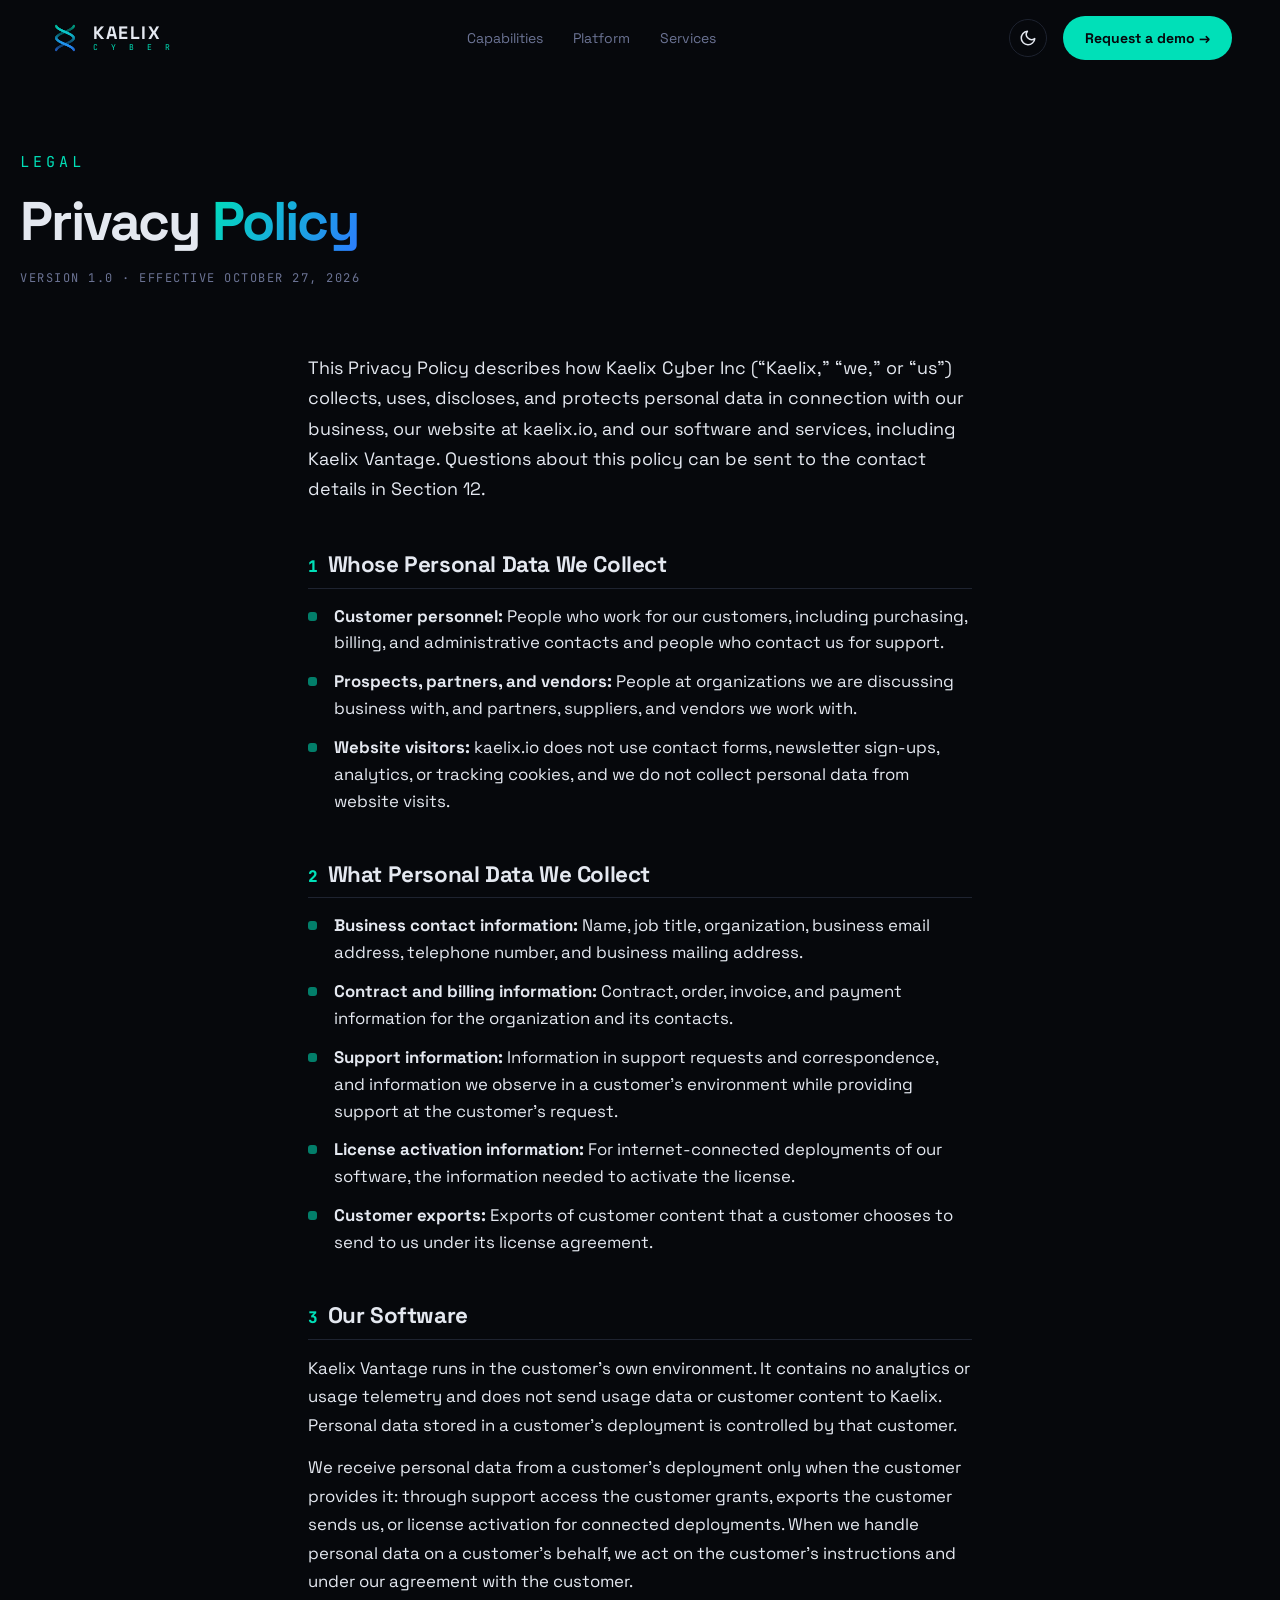
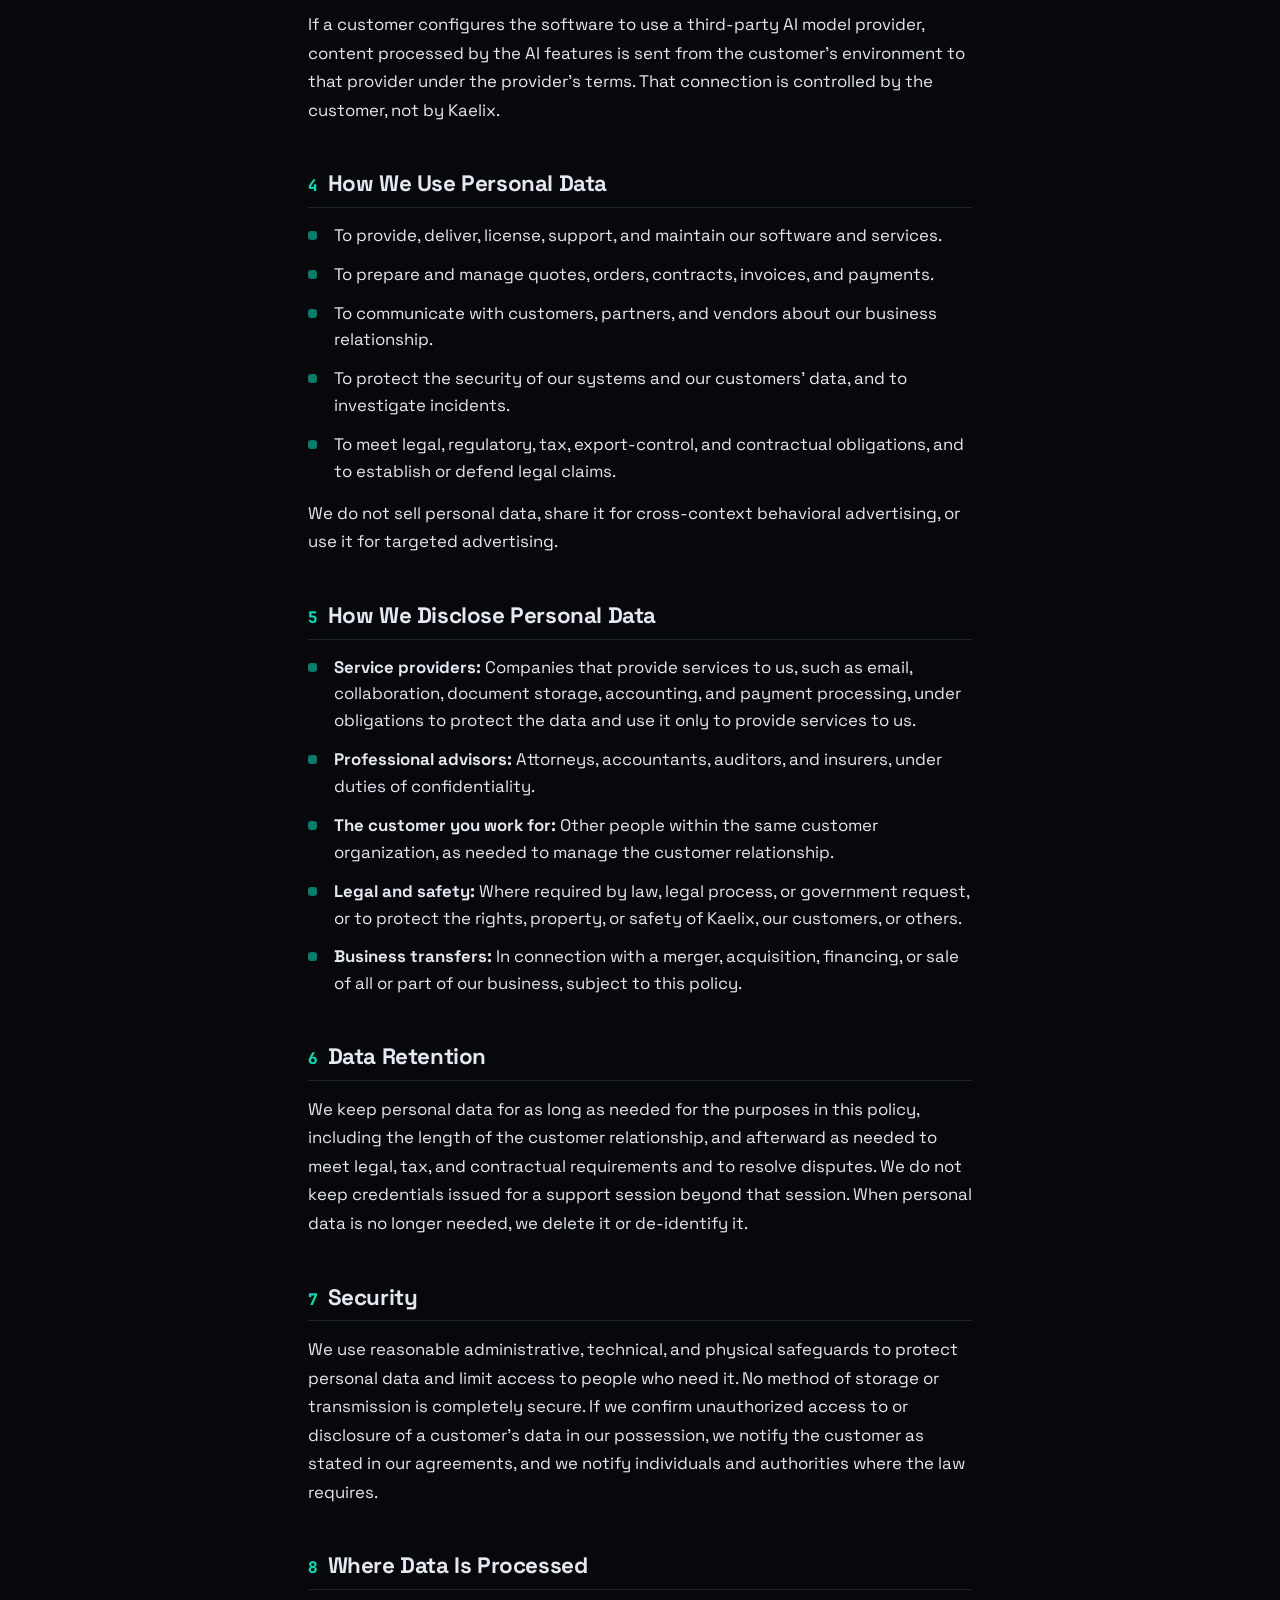
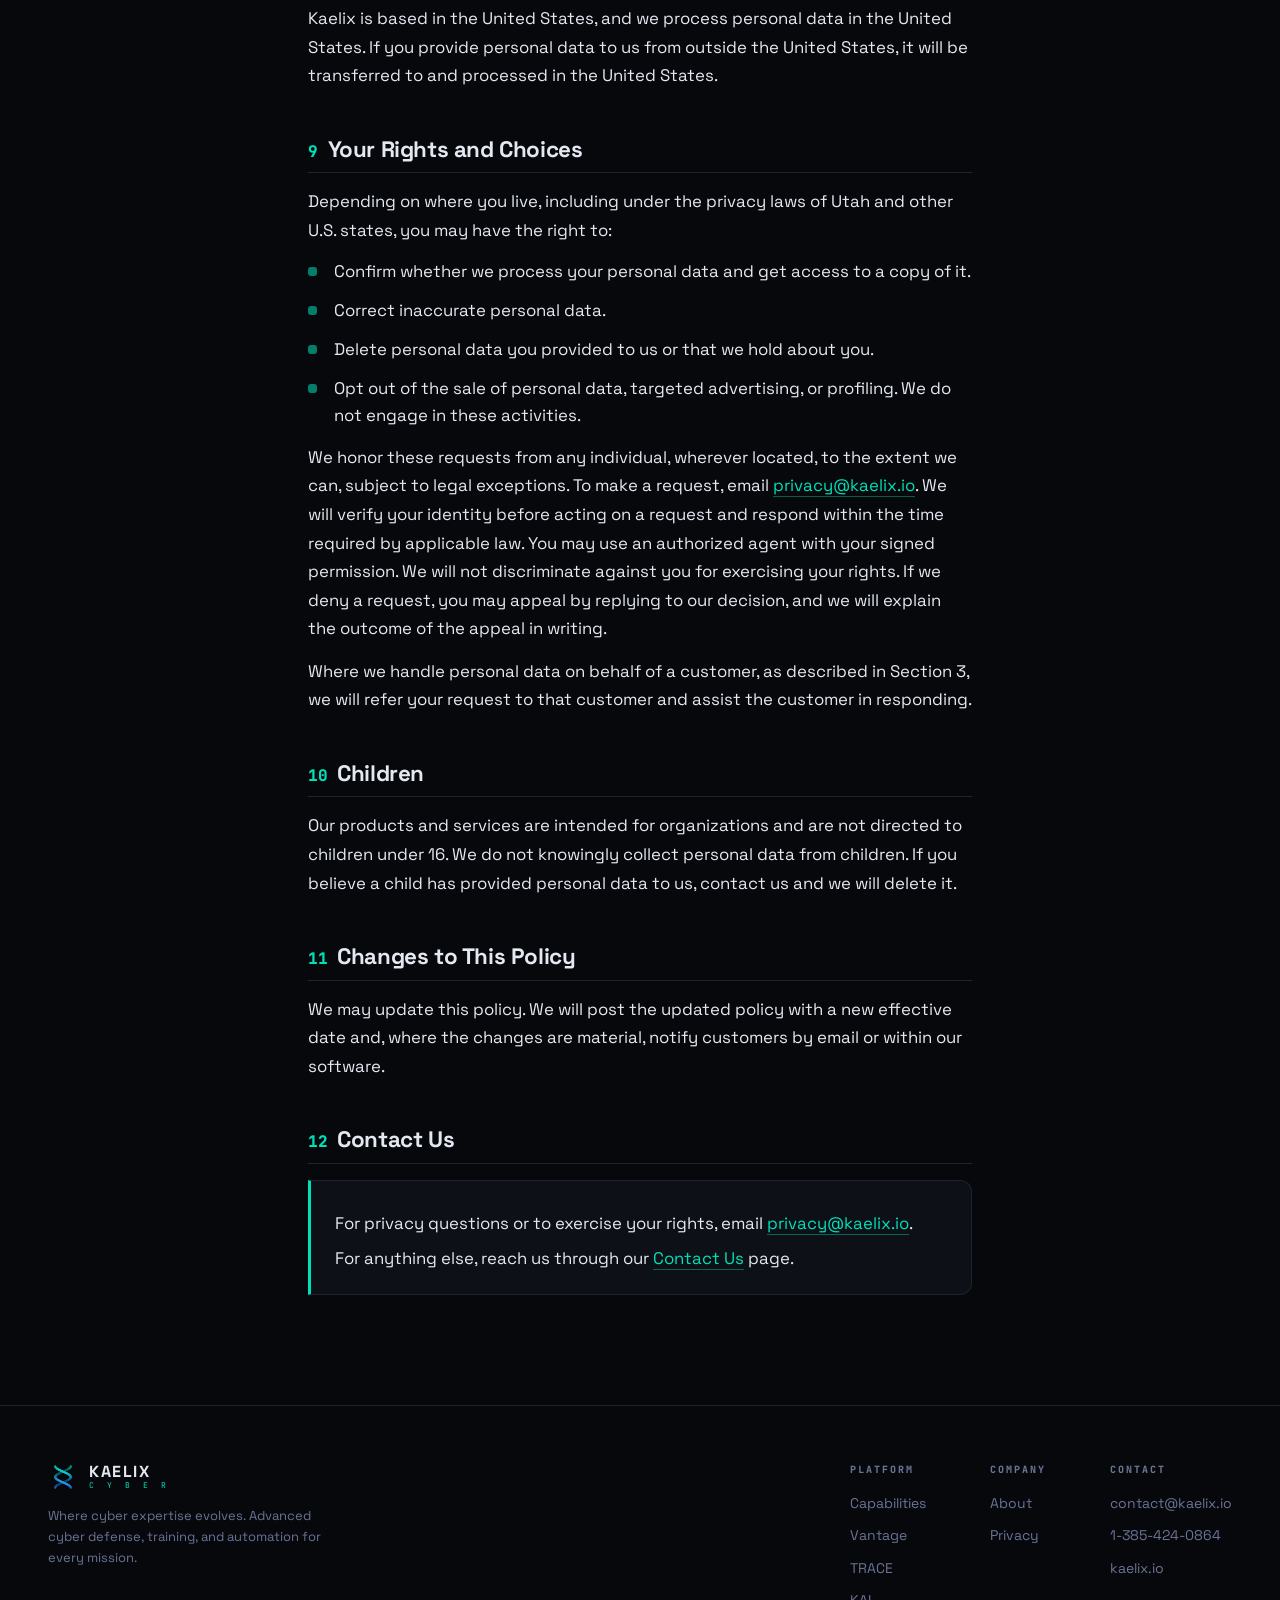
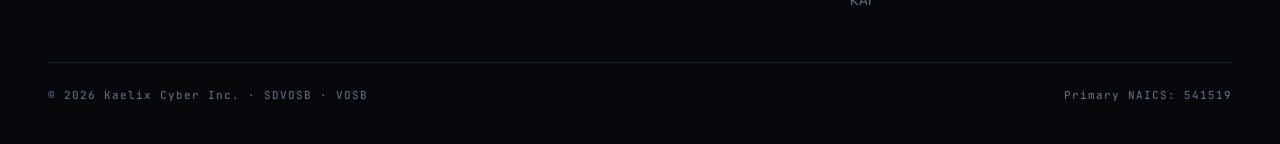
==== privacy/index.html @ 3a73df5a "Add privacy policy page at /privacy/ Static HTML page reusing the site shell (header, footer, theme " ====
<!DOCTYPE html>
<html lang="en">
<head>
<meta charset="UTF-8">
<meta name="viewport" content="width=device-width, initial-scale=1.0">
<title>Privacy Policy — Kaelix Cyber</title>
<meta name="description" content="How Kaelix Cyber Inc collects, uses, discloses, and protects personal data in connection with our business, kaelix.io, and our software and services.">
<meta name="robots" content="index, follow">
<link rel="icon" type="image/svg+xml" href="../assets/favicon.svg">
<link rel="stylesheet" href="../colors_and_type.css">
<style>
  *{box-sizing:border-box;margin:0;padding:0;}
  html{scroll-behavior:smooth;}
  body{background:var(--kx-bg);color:var(--kx-fg-1);font-family:'Space Grotesk',sans-serif;-webkit-font-smoothing:antialiased;overflow-x:hidden;}
  a{color:inherit;text-decoration:none;}
  .wrap{max-width:1240px;margin:0 auto;padding:0 48px;width:100%;}
  .eyebrow{font-family:'JetBrains Mono',monospace;font-size:15px;letter-spacing:4px;text-transform:uppercase;color:var(--kx-cyan);margin-bottom:20px;display:flex;align-items:center;gap:10px;}
  .grad{background:linear-gradient(120deg,#00e0b8,#2d7aff);-webkit-background-clip:text;background-clip:text;-webkit-text-fill-color:transparent;}
  .btn{font-family:'Space Grotesk',sans-serif;font-weight:700;font-size:15px;padding:14px 28px;border-radius:50px;cursor:pointer;transition:all .25s;border:none;display:inline-flex;align-items:center;gap:9px;}
  .btn.primary{background:var(--kx-cyan);color:#06080c;}
  .btn.primary:hover{transform:translateY(-3px);box-shadow:0 12px 34px rgba(0,224,184,.4);}
  .btn.ghost{background:transparent;color:var(--kx-fg-1);border:1px solid var(--kx-border);}
  .btn.ghost:hover{border-color:var(--kx-cyan);color:var(--kx-cyan);}

  /* HEADER (shared with home) */
  header{position:fixed;top:0;left:0;right:0;z-index:200;transition:background .3s,border-color .3s;border-bottom:1px solid transparent;}
  header.solid{background:rgba(6,8,12,.82);backdrop-filter:blur(14px);border-bottom:1px solid var(--kx-border);}
  .nav{display:flex;align-items:center;justify-content:space-between;padding:16px 48px;max-width:1320px;margin:0 auto;}
  .brand{display:flex;align-items:center;gap:11px;}
  .brand img{width:34px;height:34px;}
  .brand .bt{display:flex;flex-direction:column;line-height:.92;}
  .brand .kx{font-weight:700;font-size:18px;letter-spacing:1.5px;}
  .brand .cy{font-family:'JetBrains Mono',monospace;font-size:8px;letter-spacing:4px;color:var(--kx-cyan);margin-top:2px;}
  .nav-links{display:flex;gap:30px;}
  .nav-links a{font-size:14px;color:var(--kx-fg-2);transition:color .2s;}
  .nav-links a:hover{color:var(--kx-fg-1);}
  .nav-right{display:flex;align-items:center;gap:16px;}

  /* LEGAL CONTENT */
  .legal-head{padding:150px 0 10px;}
  .legal-head h1{font-weight:700;font-size:clamp(2.2rem,5vw,3.4rem);line-height:1.02;letter-spacing:-2px;}
  .legal-head .meta{font-family:'JetBrains Mono',monospace;font-size:12px;letter-spacing:1.5px;text-transform:uppercase;color:var(--kx-fg-2);margin-top:20px;}
  .legal{max-width:760px;margin:0 auto;padding:40px 48px 110px;}
  .legal .intro{font-size:1.12rem;line-height:1.7;color:var(--kx-fg-1);}
  .legal h2{font-weight:700;font-size:1.4rem;letter-spacing:-.4px;margin:48px 0 14px;padding-bottom:10px;border-bottom:1px solid var(--kx-border);}
  .legal h2 .num{font-family:'JetBrains Mono',monospace;font-size:1rem;color:var(--kx-cyan);margin-right:10px;}
  .legal p{font-size:1.05rem;line-height:1.7;color:var(--kx-fg-1);margin-top:14px;}
  .legal ul{list-style:none;margin:14px 0 0;display:flex;flex-direction:column;gap:12px;}
  .legal li{position:relative;padding-left:26px;font-size:1.05rem;line-height:1.6;color:var(--kx-fg-1);}
  .legal li::before{content:"";position:absolute;left:0;top:9px;width:9px;height:9px;border-radius:3px;background:color-mix(in srgb,var(--kx-cyan) 55%,transparent);}
  .legal li b,.legal p b{color:var(--kx-fg-1);font-weight:700;}
  .legal a{color:var(--kx-cyan);border-bottom:1px solid color-mix(in srgb,var(--kx-cyan) 40%,transparent);transition:color .2s,border-color .2s;}
  .legal a:hover{color:var(--kx-fg-1);border-color:var(--kx-fg-1);}
  .legal .contact-block{margin-top:16px;padding:22px 24px;border:1px solid var(--kx-border);border-left:3px solid var(--kx-cyan);border-radius:0 12px 12px 0;background:var(--kx-surface);}
  .legal .contact-block p{margin-top:6px;}

  /* FOOTER (shared with home) */
  footer{border-top:1px solid var(--kx-border);padding:56px 48px 40px;}
  .foot{max-width:1240px;margin:0 auto;display:flex;justify-content:space-between;gap:40px;flex-wrap:wrap;}
  .foot .lead{max-width:300px;}
  .foot .lead p{color:var(--kx-fg-2);font-size:13px;line-height:1.6;margin-top:14px;}
  .foot-cols{display:flex;gap:64px;flex-wrap:wrap;}
  .fcol h5{font-family:'JetBrains Mono',monospace;font-size:10px;letter-spacing:2px;text-transform:uppercase;color:var(--kx-fg-2);margin-bottom:14px;}
  .fcol a{display:block;font-size:14px;color:var(--kx-fg-2);margin-bottom:10px;transition:color .2s;}
  .fcol a:hover{color:var(--kx-cyan);}
  .foot-base{max-width:1240px;margin:40px auto 0;padding-top:24px;border-top:1px solid var(--kx-border);display:flex;justify-content:space-between;gap:20px;flex-wrap:wrap;font-family:'JetBrains Mono',monospace;font-size:11px;color:var(--kx-fg-2);letter-spacing:1px;}

  /* HAMBURGER + MOBILE NAV (shared with home) */
  .ham{display:none;flex-direction:column;gap:5px;width:38px;height:38px;align-items:center;justify-content:center;border:1px solid var(--kx-border);border-radius:8px;background:transparent;cursor:pointer;transition:border-color .2s;flex-shrink:0;}
  .ham:hover{border-color:var(--kx-cyan);}
  .ham span{display:block;width:18px;height:1.5px;background:var(--kx-fg-1);border-radius:2px;transition:transform .28s ease,opacity .28s ease;}
  .ham.open span:nth-child(1){transform:translateY(6.5px) rotate(45deg);}
  .ham.open span:nth-child(2){opacity:0;transform:scaleX(0);}
  .ham.open span:nth-child(3){transform:translateY(-6.5px) rotate(-45deg);}
  .mobile-nav{overflow:hidden;max-height:0;transition:max-height .3s cubic-bezier(.4,0,.2,1);background:rgba(6,8,12,.96);backdrop-filter:blur(14px);border-top:1px solid transparent;}
  .mobile-nav.open{max-height:260px;border-top-color:var(--kx-border);}
  .mobile-nav a{display:block;padding:16px 20px;font-size:16px;font-weight:500;color:var(--kx-fg-2);border-bottom:1px solid var(--kx-border);transition:color .2s,background .2s;}
  .mobile-nav a:last-child{border-bottom:none;}
  .mobile-nav a:hover{color:var(--kx-fg-1);background:rgba(255,255,255,.03);}
  [data-theme="light"] .mobile-nav{background:rgba(240,242,245,.97);}
  #menuSpacer{height:0;transition:height .3s cubic-bezier(.4,0,.2,1);}
  @media(max-width:980px){.ham{display:flex;}.nav-links{display:none;}}
  @media(min-width:981px){.mobile-nav{display:none!important;}#menuSpacer{display:none;}}
  @media(max-width:768px){.nav{padding:14px 20px;}.legal{padding:32px 24px 90px;}.wrap{padding:0 24px;}.legal-head{padding-top:130px;}}
  @media(max-width:480px){.nav{padding:12px 16px;}.nav-right .btn{display:none;}}

  /* THEME TOGGLE (shared with home) */
  .theme-btn{width:38px;height:38px;border-radius:50%;border:1px solid var(--kx-border);background:transparent;color:var(--kx-fg-1);display:flex;align-items:center;justify-content:center;cursor:pointer;transition:border-color .2s,color .2s;}
  .theme-btn:hover{border-color:var(--kx-cyan);color:var(--kx-cyan);}
  .theme-btn svg{width:18px;height:18px;stroke:currentColor;fill:none;stroke-width:2;}
  [data-theme="light"] .theme-btn .i-moon{display:none;}
  .theme-btn .i-sun{display:none;}
  [data-theme="light"] .theme-btn .i-sun{display:block;}
  [data-theme="light"] header.solid{background:rgba(240,242,245,.85);}
  [data-theme="light"] .legal .contact-block{background:var(--kx-surface);}
  .logo-light{display:none!important;}
  [data-theme="light"] .logo-dark{display:none!important;}
  [data-theme="light"] .logo-light{display:block!important;}

  /* DEMO MODAL (shared with home) */
  .modal-ov{position:fixed;inset:0;background:rgba(3,5,8,.72);backdrop-filter:blur(6px);display:flex;align-items:center;justify-content:center;padding:24px;z-index:300;opacity:0;pointer-events:none;transition:opacity .25s;}
  .modal-ov.open{opacity:1;pointer-events:auto;}
  .modal{background:linear-gradient(160deg,#0e131c,#0a0d14);border:1px solid var(--kx-border);border-radius:20px;padding:38px 32px 32px;max-width:430px;width:100%;text-align:center;position:relative;transform:translateY(12px) scale(.98);transition:transform .25s;}
  .modal-ov.open .modal{transform:none;}
  [data-theme="light"] .modal{background:linear-gradient(160deg,#ffffff,#f5f7fa);}
  .modal .mlogo{width:46px;height:46px;margin:0 auto 16px;display:block;}
  .modal h3{font-size:22px;font-weight:700;letter-spacing:-.5px;}
  .modal .msub{color:var(--kx-fg-2);font-size:14px;line-height:1.6;margin-top:10px;}
  .modal .email{display:flex;align-items:center;gap:10px;justify-content:space-between;margin-top:22px;padding:11px 12px 11px 16px;border:1px solid var(--kx-border);border-radius:12px;background:rgba(125,140,170,.06);}
  .modal .email .addr{font-family:'JetBrains Mono',monospace;font-size:14px;color:var(--kx-fg-1);overflow:hidden;text-overflow:ellipsis;white-space:nowrap;}
  .modal .copy{flex:none;font-family:'JetBrains Mono',monospace;font-size:11px;letter-spacing:1px;text-transform:uppercase;color:var(--kx-cyan);background:rgba(0,224,184,.1);border:1px solid rgba(0,224,184,.32);border-radius:8px;padding:7px 13px;cursor:pointer;transition:all .2s;}
  .modal .copy:hover{background:rgba(0,224,184,.2);}
  .modal .copy.done{color:#06080c;background:var(--kx-cyan);border-color:var(--kx-cyan);}
  .modal .mbtns{margin-top:14px;}
  .modal .mbtns .btn{width:100%;justify-content:center;}
  .modal .mclose{position:absolute;top:14px;right:14px;width:30px;height:30px;border-radius:8px;border:1px solid var(--kx-border);background:transparent;color:var(--kx-fg-2);cursor:pointer;display:flex;align-items:center;justify-content:center;}
  .modal .mclose:hover{color:var(--kx-fg-1);border-color:var(--kx-fg-2);}
  .modal .mclose svg{width:15px;height:15px;stroke:currentColor;fill:none;stroke-width:2;}
</style>
</head>
<body>

<header id="hdr">
  <div class="nav">
    <a class="brand" href="../index.html">
      <img src="../assets/kaelix_mark.svg" alt="" class="logo-dark">
      <img src="../assets/kaelix_mark_light.svg" alt="" class="logo-light">
      <span class="bt"><span class="kx">KAELIX</span><span class="cy">C Y B E R</span></span>
    </a>
    <nav class="nav-links">
      <a href="../index.html#capabilities">Capabilities</a>
      <a href="../index.html#cycle">Platform</a>
      <a href="../index.html#services">Services</a>
    </nav>
    <div class="nav-right">
      <button class="theme-btn" id="themeBtn" aria-label="Toggle light / dark theme" title="Toggle theme">
        <svg class="i-moon" viewBox="0 0 24 24"><path d="M21 12.79A9 9 0 1111.21 3 7 7 0 0021 12.79z" stroke-linejoin="round"/></svg>
        <svg class="i-sun" viewBox="0 0 24 24"><circle cx="12" cy="12" r="4"/><path d="M12 2v2M12 20v2M4 12H2M22 12h-2M5 5l1.4 1.4M17.6 17.6L19 19M19 5l-1.4 1.4M6.4 17.6L5 19" stroke-linecap="round"/></svg>
      </button>
      <a class="btn primary" data-demo href="mailto:contact@kaelix.io" style="padding:11px 22px;font-size:14px;">Request a demo →</a>
      <button class="ham" id="hamBtn" aria-label="Open menu" aria-expanded="false" aria-controls="mobileNav">
        <span></span><span></span><span></span>
      </button>
    </div>
  </div>
  <div class="mobile-nav" id="mobileNav" role="navigation" aria-label="Mobile navigation">
    <a href="../index.html#capabilities" class="mob-link">Capabilities</a>
    <a href="../index.html#cycle" class="mob-link">Platform</a>
    <a href="../index.html#services" class="mob-link">Services</a>
    <a href="../index.html#contact" class="mob-link">Contact</a>
  </div>
</header>
<div id="menuSpacer"></div>

<div class="legal-head wrap">
  <div class="eyebrow">Legal</div>
  <h1>Privacy <span class="grad">Policy</span></h1>
  <div class="meta">Version 1.0 · Effective October 27, 2026</div>
</div>

<main class="legal">
  <p class="intro">This Privacy Policy describes how Kaelix Cyber Inc (“Kaelix,” “we,” or “us”) collects, uses, discloses, and protects personal data in connection with our business, our website at kaelix.io, and our software and services, including Kaelix Vantage. Questions about this policy can be sent to the contact details in Section 12.</p>

  <h2><span class="num">1</span>Whose Personal Data We Collect</h2>
  <ul>
    <li><b>Customer personnel:</b> People who work for our customers, including purchasing, billing, and administrative contacts and people who contact us for support.</li>
    <li><b>Prospects, partners, and vendors:</b> People at organizations we are discussing business with, and partners, suppliers, and vendors we work with.</li>
    <li><b>Website visitors:</b> kaelix.io does not use contact forms, newsletter sign-ups, analytics, or tracking cookies, and we do not collect personal data from website visits.</li>
  </ul>

  <h2><span class="num">2</span>What Personal Data We Collect</h2>
  <ul>
    <li><b>Business contact information:</b> Name, job title, organization, business email address, telephone number, and business mailing address.</li>
    <li><b>Contract and billing information:</b> Contract, order, invoice, and payment information for the organization and its contacts.</li>
    <li><b>Support information:</b> Information in support requests and correspondence, and information we observe in a customer’s environment while providing support at the customer’s request.</li>
    <li><b>License activation information:</b> For internet-connected deployments of our software, the information needed to activate the license.</li>
    <li><b>Customer exports:</b> Exports of customer content that a customer chooses to send to us under its license agreement.</li>
  </ul>

  <h2><span class="num">3</span>Our Software</h2>
  <p>Kaelix Vantage runs in the customer’s own environment. It contains no analytics or usage telemetry and does not send usage data or customer content to Kaelix. Personal data stored in a customer’s deployment is controlled by that customer.</p>
  <p>We receive personal data from a customer’s deployment only when the customer provides it: through support access the customer grants, exports the customer sends us, or license activation for connected deployments. When we handle personal data on a customer’s behalf, we act on the customer’s instructions and under our agreement with the customer.</p>
  <p>If a customer configures the software to use a third-party AI model provider, content processed by the AI features is sent from the customer’s environment to that provider under the provider’s terms. That connection is controlled by the customer, not by Kaelix.</p>

  <h2><span class="num">4</span>How We Use Personal Data</h2>
  <ul>
    <li>To provide, deliver, license, support, and maintain our software and services.</li>
    <li>To prepare and manage quotes, orders, contracts, invoices, and payments.</li>
    <li>To communicate with customers, partners, and vendors about our business relationship.</li>
    <li>To protect the security of our systems and our customers’ data, and to investigate incidents.</li>
    <li>To meet legal, regulatory, tax, export-control, and contractual obligations, and to establish or defend legal claims.</li>
  </ul>
  <p>We do not sell personal data, share it for cross-context behavioral advertising, or use it for targeted advertising.</p>

  <h2><span class="num">5</span>How We Disclose Personal Data</h2>
  <ul>
    <li><b>Service providers:</b> Companies that provide services to us, such as email, collaboration, document storage, accounting, and payment processing, under obligations to protect the data and use it only to provide services to us.</li>
    <li><b>Professional advisors:</b> Attorneys, accountants, auditors, and insurers, under duties of confidentiality.</li>
    <li><b>The customer you work for:</b> Other people within the same customer organization, as needed to manage the customer relationship.</li>
    <li><b>Legal and safety:</b> Where required by law, legal process, or government request, or to protect the rights, property, or safety of Kaelix, our customers, or others.</li>
    <li><b>Business transfers:</b> In connection with a merger, acquisition, financing, or sale of all or part of our business, subject to this policy.</li>
  </ul>

  <h2><span class="num">6</span>Data Retention</h2>
  <p>We keep personal data for as long as needed for the purposes in this policy, including the length of the customer relationship, and afterward as needed to meet legal, tax, and contractual requirements and to resolve disputes. We do not keep credentials issued for a support session beyond that session. When personal data is no longer needed, we delete it or de-identify it.</p>

  <h2><span class="num">7</span>Security</h2>
  <p>We use reasonable administrative, technical, and physical safeguards to protect personal data and limit access to people who need it. No method of storage or transmission is completely secure. If we confirm unauthorized access to or disclosure of a customer’s data in our possession, we notify the customer as stated in our agreements, and we notify individuals and authorities where the law requires.</p>

  <h2><span class="num">8</span>Where Data Is Processed</h2>
  <p>Kaelix is based in the United States, and we process personal data in the United States. If you provide personal data to us from outside the United States, it will be transferred to and processed in the United States.</p>

  <h2><span class="num">9</span>Your Rights and Choices</h2>
  <p>Depending on where you live, including under the privacy laws of Utah and other U.S. states, you may have the right to:</p>
  <ul>
    <li>Confirm whether we process your personal data and get access to a copy of it.</li>
    <li>Correct inaccurate personal data.</li>
    <li>Delete personal data you provided to us or that we hold about you.</li>
    <li>Opt out of the sale of personal data, targeted advertising, or profiling. We do not engage in these activities.</li>
  </ul>
  <p>We honor these requests from any individual, wherever located, to the extent we can, subject to legal exceptions. To make a request, email <a href="mailto:privacy@kaelix.io">privacy@kaelix.io</a>. We will verify your identity before acting on a request and respond within the time required by applicable law. You may use an authorized agent with your signed permission. We will not discriminate against you for exercising your rights. If we deny a request, you may appeal by replying to our decision, and we will explain the outcome of the appeal in writing.</p>
  <p>Where we handle personal data on behalf of a customer, as described in Section 3, we will refer your request to that customer and assist the customer in responding.</p>

  <h2><span class="num">10</span>Children</h2>
  <p>Our products and services are intended for organizations and are not directed to children under 16. We do not knowingly collect personal data from children. If you believe a child has provided personal data to us, contact us and we will delete it.</p>

  <h2><span class="num">11</span>Changes to This Policy</h2>
  <p>We may update this policy. We will post the updated policy with a new effective date and, where the changes are material, notify customers by email or within our software.</p>

  <h2><span class="num">12</span>Contact Us</h2>
  <div class="contact-block">
    <p>For privacy questions or to exercise your rights, email <a href="mailto:privacy@kaelix.io">privacy@kaelix.io</a>.</p>
    <p>For anything else, reach us through our <a href="../index.html#contact">Contact Us</a> page.</p>
  </div>
</main>

<footer>
  <div class="foot">
    <div class="lead">
      <a class="brand" href="../index.html">
        <img src="../assets/kaelix_mark.svg" alt="" class="logo-dark" style="width:30px;height:30px;">
        <img src="../assets/kaelix_mark_light.svg" alt="" class="logo-light" style="width:30px;height:30px;">
        <span class="bt"><span class="kx" style="font-size:16px;">KAELIX</span><span class="cy">C Y B E R</span></span>
      </a>
      <p>Where cyber expertise evolves. Advanced cyber defense, training, and automation for every mission.</p>
    </div>
    <div class="foot-cols">
      <div class="fcol"><h5>Platform</h5><a href="../index.html#capabilities">Capabilities</a><a href="../index.html#vantage">Vantage</a><a href="../index.html#trace">TRACE</a><a href="../index.html#kai">KAI</a></div>
      <div class="fcol"><h5>Company</h5><a href="../index.html#about">About</a><a href="index.html">Privacy</a></div>
      <div class="fcol"><h5>Contact</h5><a href="mailto:contact@kaelix.io">contact@kaelix.io</a><a href="tel:+13854240864">1-385-424-0864</a><a href="https://kaelix.io">kaelix.io</a></div>
    </div>
  </div>
  <div class="foot-base">
    <span>© 2026 Kaelix Cyber Inc. · SDVOSB · VOSB</span>
    <span>Primary NAICS: 541519</span>
  </div>
</footer>

<!-- DEMO MODAL -->
<div class="modal-ov" id="demoModal" aria-hidden="true">
  <div class="modal" role="dialog" aria-modal="true" aria-label="Request a demo">
    <button class="mclose" id="demoClose" aria-label="Close"><svg viewBox="0 0 24 24"><path d="M6 6l12 12M18 6L6 18" stroke-linecap="round"/></svg></button>
    <img class="mlogo logo-dark" src="../assets/kaelix_mark.svg" alt="">
    <img class="mlogo logo-light" src="../assets/kaelix_mark_light.svg" alt="">
    <h3>Request a demo</h3>
    <p class="msub">Reach our team and we'll walk you through the platform and services in your environment.</p>
    <div class="email">
      <span class="addr" id="demoEmail">contact@kaelix.io</span>
      <button class="copy" id="demoCopy">Copy</button>
    </div>
    <div class="mbtns">
      <a class="btn primary" id="demoMail" href="mailto:contact@kaelix.io?subject=Kaelix%20demo%20request">Open mail app →</a>
    </div>
  </div>
</div>

<script>
  // header solid
  const hdr=document.getElementById('hdr');
  addEventListener('scroll',()=>hdr.classList.toggle('solid',scrollY>40));
  hdr.classList.toggle('solid',scrollY>40);

  // theme toggle
  (function(){
    const btn=document.getElementById('themeBtn');
    function apply(t){
      if(t==='light')document.documentElement.setAttribute('data-theme','light');
      else document.documentElement.removeAttribute('data-theme');
    }
    let cur=localStorage.getItem('kaelix-site-theme')||'dark';
    apply(cur);
    btn&&btn.addEventListener('click',()=>{
      cur=(document.documentElement.getAttribute('data-theme')==='light')?'dark':'light';
      apply(cur);localStorage.setItem('kaelix-site-theme',cur);
    });
  })();

  // hamburger menu
  (function(){
    var btn=document.getElementById('hamBtn'),nav=document.getElementById('mobileNav'),spacer=document.getElementById('menuSpacer');
    if(!btn||!nav)return;
    function openMenu(){btn.classList.add('open');nav.classList.add('open');btn.setAttribute('aria-expanded','true');if(spacer)spacer.style.height=nav.scrollHeight+'px';}
    function closeMenu(){btn.classList.remove('open');nav.classList.remove('open');btn.setAttribute('aria-expanded','false');if(spacer)spacer.style.height='0';}
    btn.addEventListener('click',function(){btn.classList.contains('open')?closeMenu():openMenu();});
    nav.querySelectorAll('.mob-link').forEach(function(a){a.addEventListener('click',closeMenu);});
    document.addEventListener('keydown',function(e){if(e.key==='Escape')closeMenu();});
  })();

  // request-a-demo modal
  (function(){
    var ov=document.getElementById('demoModal');if(!ov)return;
    var copyBtn=document.getElementById('demoCopy'),email='contact@kaelix.io';
    function open(e){if(e)e.preventDefault();ov.classList.add('open');ov.setAttribute('aria-hidden','false');}
    function close(){ov.classList.remove('open');ov.setAttribute('aria-hidden','true');if(copyBtn){copyBtn.textContent='Copy';copyBtn.classList.remove('done');}}
    document.querySelectorAll('[data-demo]').forEach(function(b){b.addEventListener('click',open);});
    document.getElementById('demoClose').addEventListener('click',close);
    ov.addEventListener('click',function(e){if(e.target===ov)close();});
    document.addEventListener('keydown',function(e){if(e.key==='Escape')close();});
    function fb(t,cb){var ta=document.createElement('textarea');ta.value=t;ta.style.position='fixed';ta.style.opacity='0';document.body.appendChild(ta);ta.focus();ta.select();try{document.execCommand('copy');}catch(_){}document.body.removeChild(ta);cb();}
    function done(){copyBtn.textContent='Copied ✓';copyBtn.classList.add('done');setTimeout(function(){copyBtn.textContent='Copy';copyBtn.classList.remove('done');},2000);}
    copyBtn&&copyBtn.addEventListener('click',function(){
      if(navigator.clipboard&&navigator.clipboard.writeText)navigator.clipboard.writeText(email).then(done).catch(function(){fb(email,done);});
      else fb(email,done);
    });
  })();
</script>
</body>
</html>
---- colors_and_type.css ----
/* =====================================================================
   Kaelix Cyber — Colors & Type
   Source of truth: kaelix-io/website/index.html @ main
   Typefaces are self-hosted variable fonts (Space Grotesk + JetBrains Mono).
   Both OFL 1.1 — see fonts/LICENSE.md for attribution.
   ===================================================================== */

/* ---- Webfonts (self-hosted, variable) ---------------------------------
   Two .woff2 files total, ~163 KB, served from /fonts/.
   Paths below assume this CSS lives at the project root; rewrite the
   url() paths if you relocate it.
   --------------------------------------------------------------------- */

@font-face {
  font-family: 'Space Grotesk';
  src: url('fonts/SpaceGrotesk-VF.woff2') format('woff2-variations'),
       url('fonts/SpaceGrotesk-VF.woff2') format('woff2');
  font-weight: 300 700;
  font-style: normal;
  font-display: swap;
}

@font-face {
  font-family: 'JetBrains Mono';
  src: url('fonts/JetBrainsMono-VF.woff2') format('woff2-variations'),
       url('fonts/JetBrainsMono-VF.woff2') format('woff2');
  font-weight: 100 800;
  font-style: normal;
  font-display: swap;
}

:root {
  /* ===================== BRAND COLORS ===================== */
  --kx-cyan:        #00e0b8;
  --kx-cyan-soft:   rgba(0, 224, 184, 0.15);
  --kx-cyan-glow:   rgba(0, 224, 184, 0.08);

  --kx-blue:        #2d7aff;
  --kx-blue-soft:   rgba(45, 122, 255, 0.12);

  --kx-amber:       #f0a030;
  --kx-green:       #22d68a;

  /* ===================== SURFACES (DARK — default) ===================== */
  --kx-bg:          #06080c;
  --kx-surface:     #0d1017;
  --kx-surface-2:   #141820;
  --kx-card:        #0d1017;
  --kx-border:      #1e2330;

  /* ===================== FOREGROUND ===================== */
  --kx-fg-1:        #e4e8f0;
  --kx-fg-2:        #6b7394;
  --kx-fg-invert:   #06080c;

  /* ===================== SEMANTIC ALIASES ===================== */
  --bg:      var(--kx-bg);
  --surface: var(--kx-surface);
  --card:    var(--kx-card);
  --border:  var(--kx-border);
  --text:    var(--kx-fg-1);
  --dim:     var(--kx-fg-2);
  --accent:  var(--kx-cyan);

  /* ===================== TYPE — FAMILIES ===================== */
  --kx-font-display: 'Space Grotesk', system-ui, -apple-system, 'Segoe UI', sans-serif;
  --kx-font-body:    'Space Grotesk', system-ui, -apple-system, 'Segoe UI', sans-serif;
  --kx-font-mono:    'JetBrains Mono', ui-monospace, 'SFMono-Regular', 'Menlo', monospace;

  /* ===================== TYPE — SIZES ===================== */
  --kx-size-mega:    clamp(4rem, 10vw, 8rem);
  --kx-size-h1:      clamp(2rem, 4vw, 3.5rem);
  --kx-size-h2:      clamp(1.5rem, 3vw, 2.25rem);
  --kx-size-h3:      1.5rem;
  --kx-size-h4:      1.1rem;
  --kx-size-body:    1rem;
  --kx-size-small:   0.9rem;
  --kx-size-caption: 0.75rem;
  --kx-size-sub-hero:clamp(1.2rem, 2.5vw, 1.8rem);

  /* ===================== TYPE — TRACKING ===================== */
  --kx-track-mega:   -2px;
  --kx-track-h1:     -1px;
  --kx-track-caption:3px;
  --kx-track-brand:  1.5px;
  --kx-track-cyber:  4px;

  /* ===================== SPACING / LAYOUT ===================== */
  --kx-space-1:  4px;
  --kx-space-2:  8px;
  --kx-space-3:  12px;
  --kx-space-4:  16px;
  --kx-space-5:  24px;
  --kx-space-6:  32px;
  --kx-space-7:  48px;
  --kx-space-8:  64px;
  --kx-space-9:  100px;

  /* ===================== RADII ===================== */
  --kx-radius-xs:  4px;
  --kx-radius-sm:  8px;
  --kx-radius-md:  10px;
  --kx-radius-lg:  12px;
  --kx-radius-xl:  14px;
  --kx-radius-2xl: 16px;
  --kx-radius-btn: 10px;
  --kx-radius-pill:50px;
  --kx-radius-circle:50%;

  /* ===================== ELEVATION ===================== */
  --kx-shadow-card:   0 16px 48px rgba(0, 0, 0, 0.55), 0 1px 0 rgba(255, 255, 255, 0.04) inset;
  --kx-shadow-chat:   0 8px 40px rgba(0, 0, 0, 0.50), 0 1px 0 rgba(255, 255, 255, 0.04) inset;
  --kx-shadow-cinema: 0 24px 80px rgba(0, 0, 0, 0.70),
                      0 0 60px rgba(0, 224, 184, 0.18);
  --kx-shadow-cta:    0 8px 30px rgba(0, 224, 184, 0.45);

  /* ===================== BORDERS ===================== */
  --kx-border-hair:   1px solid var(--kx-border);
  --kx-border-accent: 3px solid var(--kx-cyan);

  /* ===================== MOTION ===================== */
  --kx-ease:            cubic-bezier(0.22, 0.61, 0.36, 1);
  --kx-dur-fast:        0.2s;
  --kx-dur-base:        0.3s;
  --kx-dur-reveal:      1s;
  --kx-rise:            60px;

  /* ===================== PROTECTION ===================== */
  --kx-scrim-top:    linear-gradient(180deg, rgba(6,8,12,0.9), rgba(6,8,12,0));
  --kx-backdrop-blur:12px;
}

/* --- Light theme override -------------------------------------------- */
[data-theme="light"] {
  --kx-bg:        #f0f2f5;
  --kx-surface:   #ffffff;
  --kx-surface-2: #f5f7fa;
  --kx-card:      #ffffff;
  --kx-border:    #d8dce5;
  --kx-fg-1:      #0a0c10;
  --kx-fg-2:      #5a6178;

  --kx-shadow-card:   0 12px 32px rgba(15, 23, 42, 0.12), 0 2px 6px rgba(15, 23, 42, 0.06);
  --kx-shadow-chat:   0 6px 28px rgba(15, 23, 42, 0.10), 0 1px 3px rgba(15, 23, 42, 0.05);
  --kx-shadow-cinema: 0 20px 60px rgba(15, 23, 42, 0.18),
                      0 0 48px rgba(0, 180, 152, 0.18);
  --kx-shadow-cta:    0 10px 24px rgba(0, 180, 152, 0.35), 0 2px 6px rgba(0, 180, 152, 0.20);
}

/* ============================ SEMANTIC ELEMENTS ============================ */

body {
  background: var(--kx-bg);
  color: var(--kx-fg-1);
  font-family: var(--kx-font-body);
  font-size: var(--kx-size-body);
  line-height: 1.6;
  -webkit-font-smoothing: antialiased;
}

.kx-mega {
  font-family: var(--kx-font-display);
  font-weight: 700;
  font-size: var(--kx-size-mega);
  letter-spacing: var(--kx-track-mega);
  line-height: 0.9;
  background: linear-gradient(135deg, var(--kx-cyan), var(--kx-blue));
  -webkit-background-clip: text;
  -webkit-text-fill-color: transparent;
  background-clip: text;
}

h1, .kx-h1 {
  font-family: var(--kx-font-display);
  font-weight: 700;
  font-size: var(--kx-size-h1);
  letter-spacing: var(--kx-track-h1);
  line-height: 1.05;
}

h2, .kx-h2 {
  font-family: var(--kx-font-display);
  font-weight: 700;
  font-size: var(--kx-size-h2);
  line-height: 1.1;
}

h3, .kx-h3 {
  font-family: var(--kx-font-display);
  font-weight: 700;
  font-size: var(--kx-size-h3);
}

h4, .kx-h4 {
  font-family: var(--kx-font-display);
  font-weight: 700;
  font-size: var(--kx-size-h4);
}

p, .kx-p    { color: var(--kx-fg-1); font-size: var(--kx-size-body); line-height: 1.6; }
.kx-dim     { color: var(--kx-fg-2); }

.kx-label {
  font-family: var(--kx-font-mono);
  font-size: var(--kx-size-caption);
  letter-spacing: var(--kx-track-caption);
  text-transform: uppercase;
  color: var(--kx-cyan);
}

code, pre, .kx-mono {
  font-family: var(--kx-font-mono);
  font-size: 0.85em;
}

.kx-sub-hero {
  font-family: var(--kx-font-display);
  font-weight: 300;
  font-size: var(--kx-size-sub-hero);
  color: var(--kx-fg-2);
}
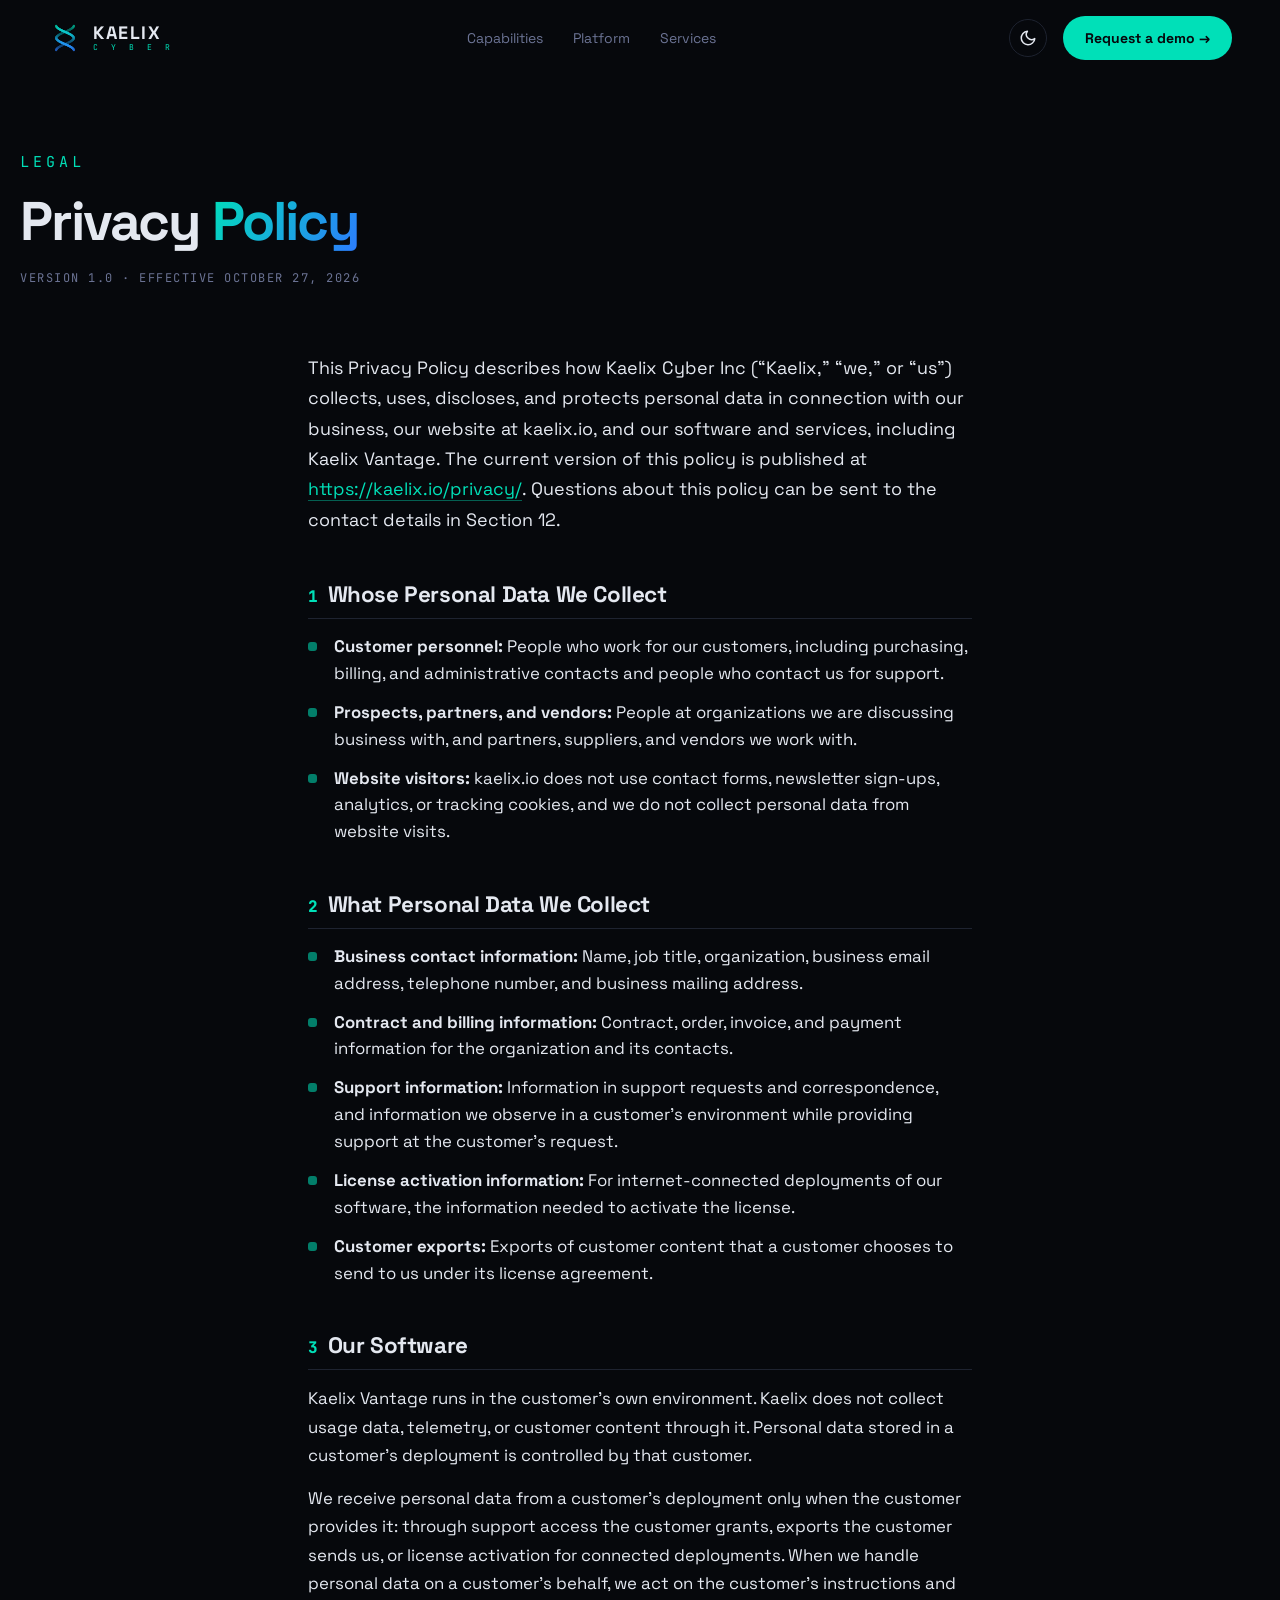
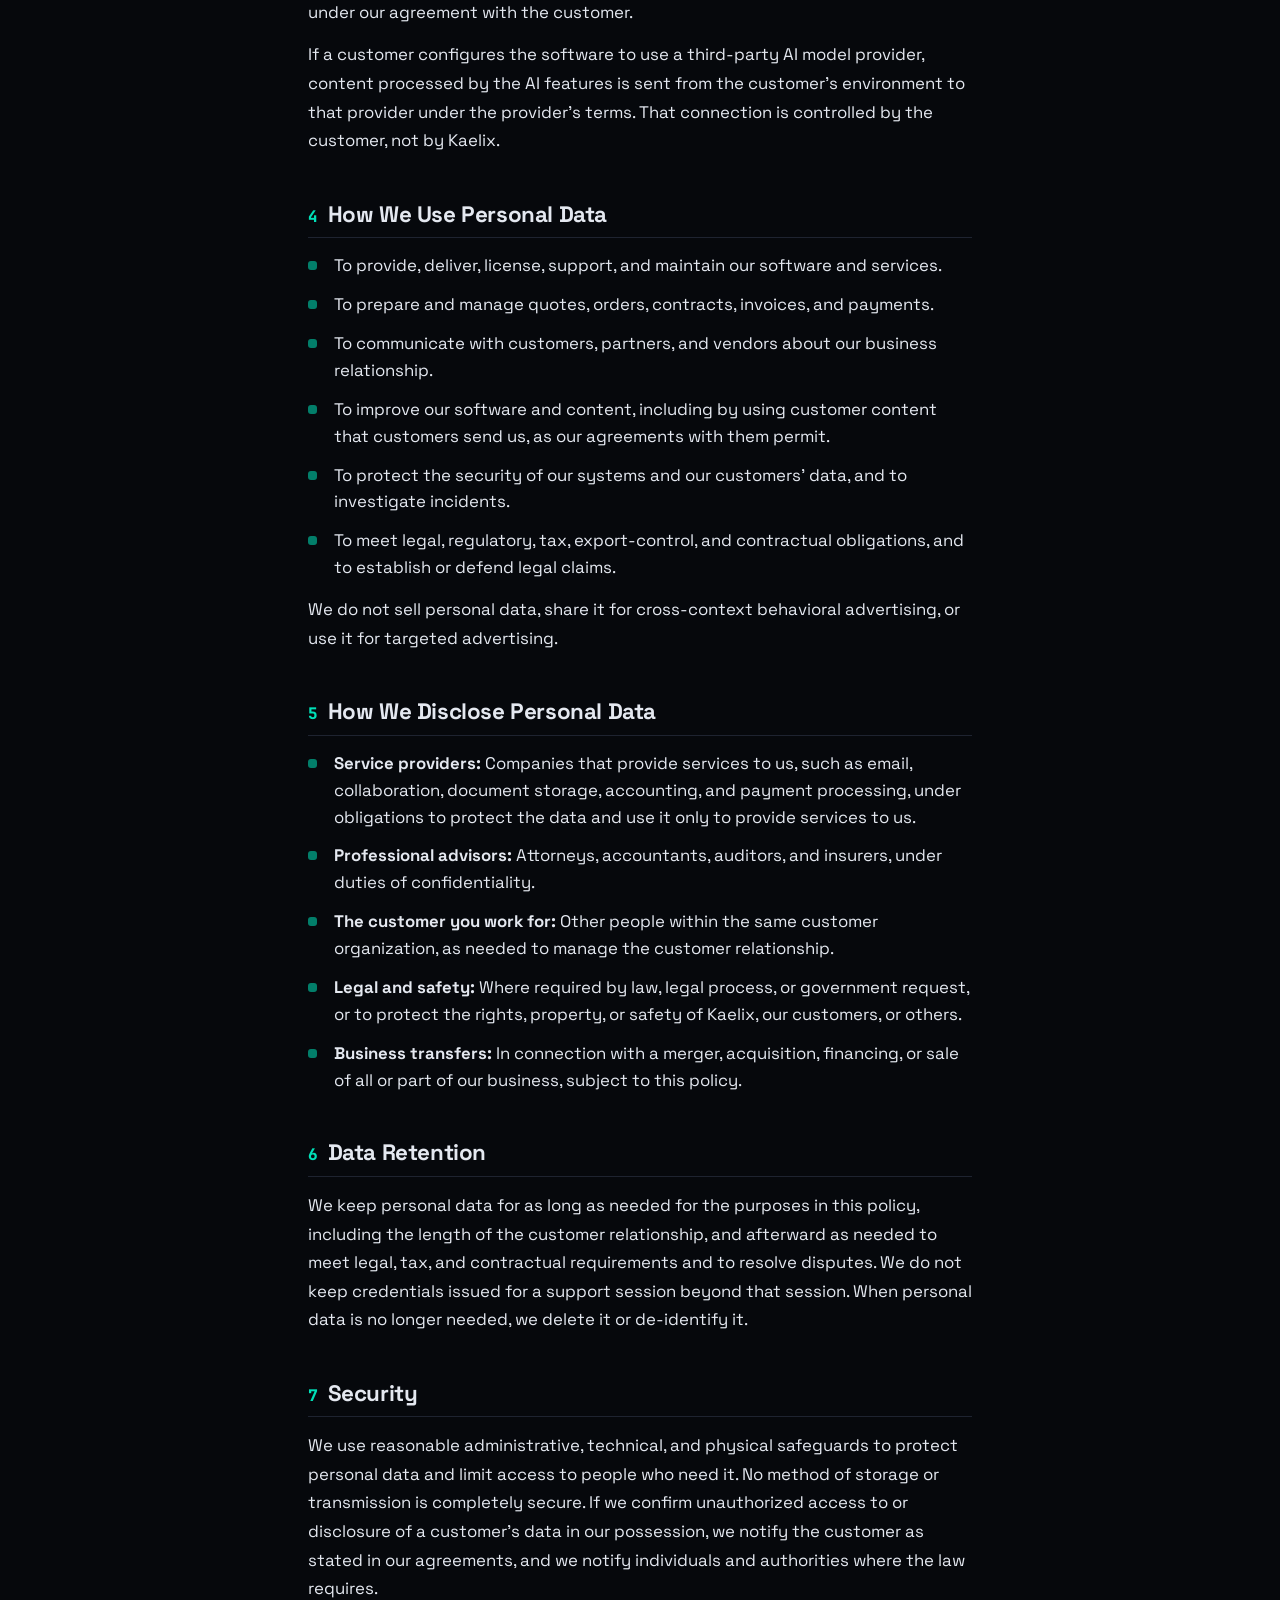
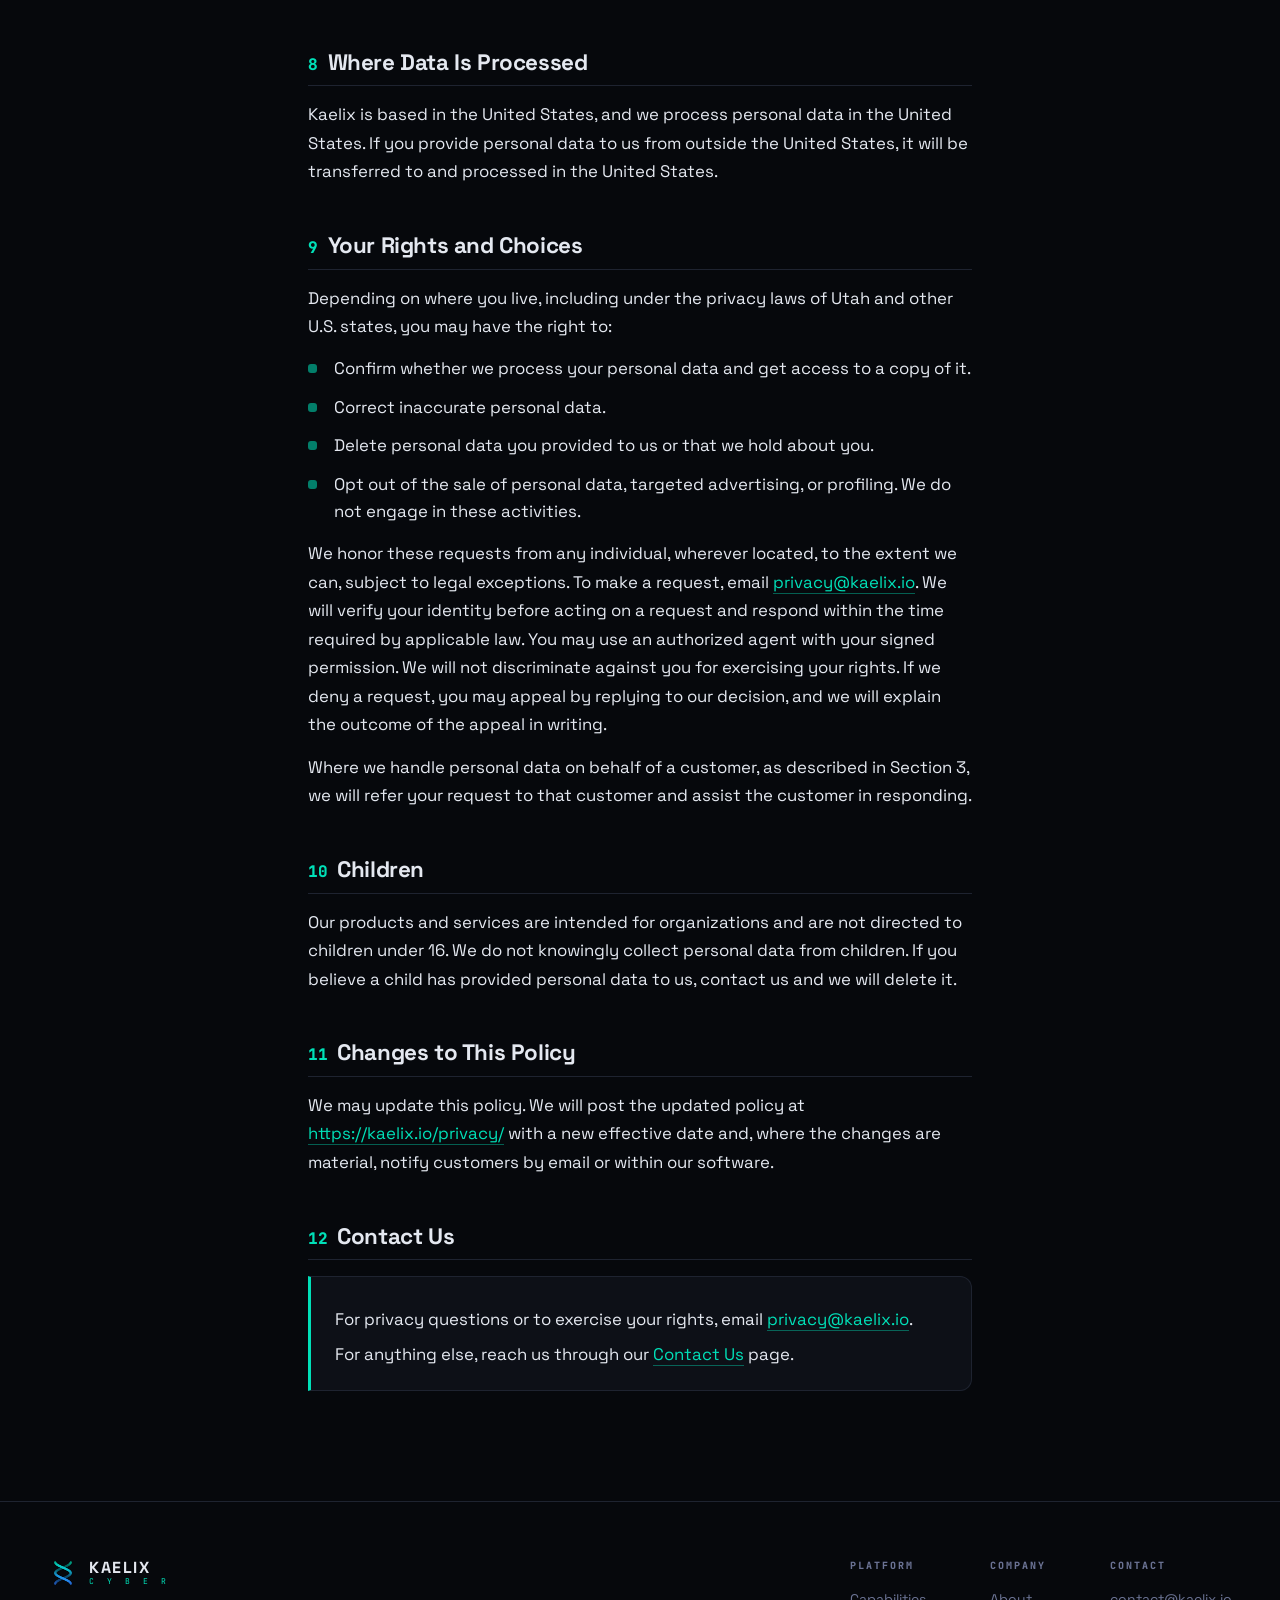
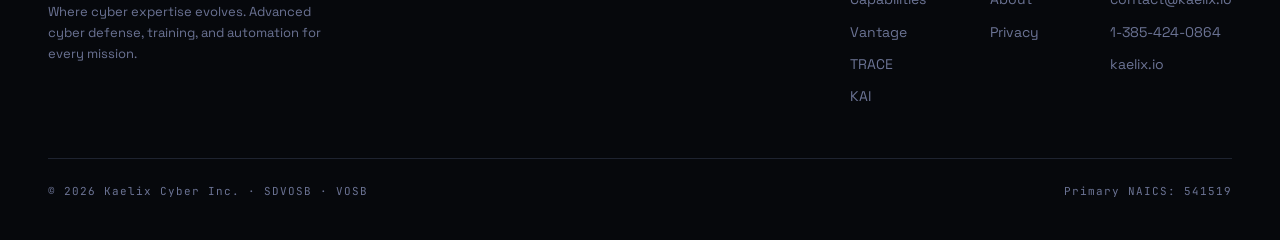
==== commit cb26e787: "Update privacy policy content Sync privacy/ page with latest policy doc: - Intro notes the canonical" ====
--- a/privacy/index.html
+++ b/privacy/index.html
@@ -159,7 +159,7 @@
 </div>
 
 <main class="legal">
-  <p class="intro">This Privacy Policy describes how Kaelix Cyber Inc (“Kaelix,” “we,” or “us”) collects, uses, discloses, and protects personal data in connection with our business, our website at kaelix.io, and our software and services, including Kaelix Vantage. Questions about this policy can be sent to the contact details in Section 12.</p>
+  <p class="intro">This Privacy Policy describes how Kaelix Cyber Inc (“Kaelix,” “we,” or “us”) collects, uses, discloses, and protects personal data in connection with our business, our website at kaelix.io, and our software and services, including Kaelix Vantage. The current version of this policy is published at <a href="https://kaelix.io/privacy/">https://kaelix.io/privacy/</a>. Questions about this policy can be sent to the contact details in Section 12.</p>
 
   <h2><span class="num">1</span>Whose Personal Data We Collect</h2>
   <ul>
@@ -178,7 +178,7 @@
   </ul>
 
   <h2><span class="num">3</span>Our Software</h2>
-  <p>Kaelix Vantage runs in the customer’s own environment. It contains no analytics or usage telemetry and does not send usage data or customer content to Kaelix. Personal data stored in a customer’s deployment is controlled by that customer.</p>
+  <p>Kaelix Vantage runs in the customer’s own environment. Kaelix does not collect usage data, telemetry, or customer content through it. Personal data stored in a customer’s deployment is controlled by that customer.</p>
   <p>We receive personal data from a customer’s deployment only when the customer provides it: through support access the customer grants, exports the customer sends us, or license activation for connected deployments. When we handle personal data on a customer’s behalf, we act on the customer’s instructions and under our agreement with the customer.</p>
   <p>If a customer configures the software to use a third-party AI model provider, content processed by the AI features is sent from the customer’s environment to that provider under the provider’s terms. That connection is controlled by the customer, not by Kaelix.</p>
 
@@ -187,6 +187,7 @@
     <li>To provide, deliver, license, support, and maintain our software and services.</li>
     <li>To prepare and manage quotes, orders, contracts, invoices, and payments.</li>
     <li>To communicate with customers, partners, and vendors about our business relationship.</li>
+    <li>To improve our software and content, including by using customer content that customers send us, as our agreements with them permit.</li>
     <li>To protect the security of our systems and our customers’ data, and to investigate incidents.</li>
     <li>To meet legal, regulatory, tax, export-control, and contractual obligations, and to establish or defend legal claims.</li>
   </ul>
@@ -225,7 +226,7 @@
   <p>Our products and services are intended for organizations and are not directed to children under 16. We do not knowingly collect personal data from children. If you believe a child has provided personal data to us, contact us and we will delete it.</p>
 
   <h2><span class="num">11</span>Changes to This Policy</h2>
-  <p>We may update this policy. We will post the updated policy with a new effective date and, where the changes are material, notify customers by email or within our software.</p>
+  <p>We may update this policy. We will post the updated policy at <a href="https://kaelix.io/privacy/">https://kaelix.io/privacy/</a> with a new effective date and, where the changes are material, notify customers by email or within our software.</p>
 
   <h2><span class="num">12</span>Contact Us</h2>
   <div class="contact-block">
